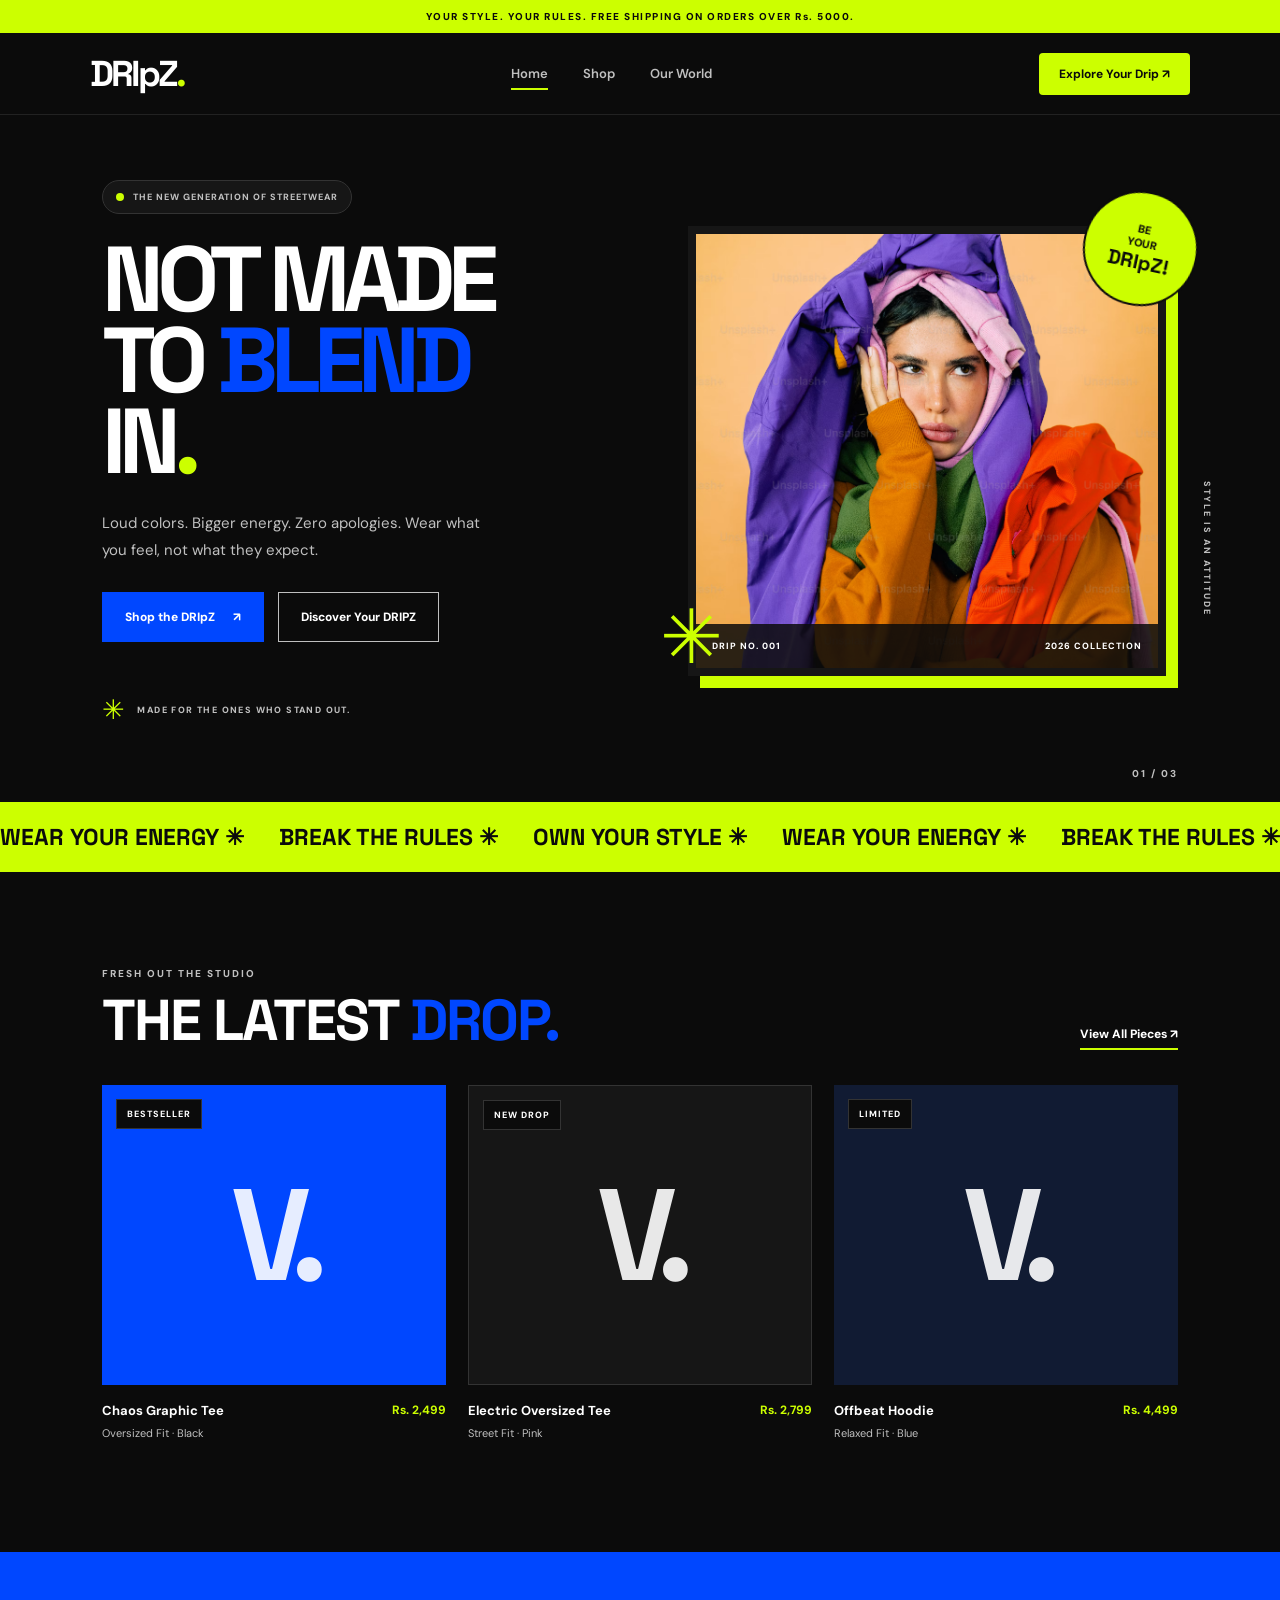
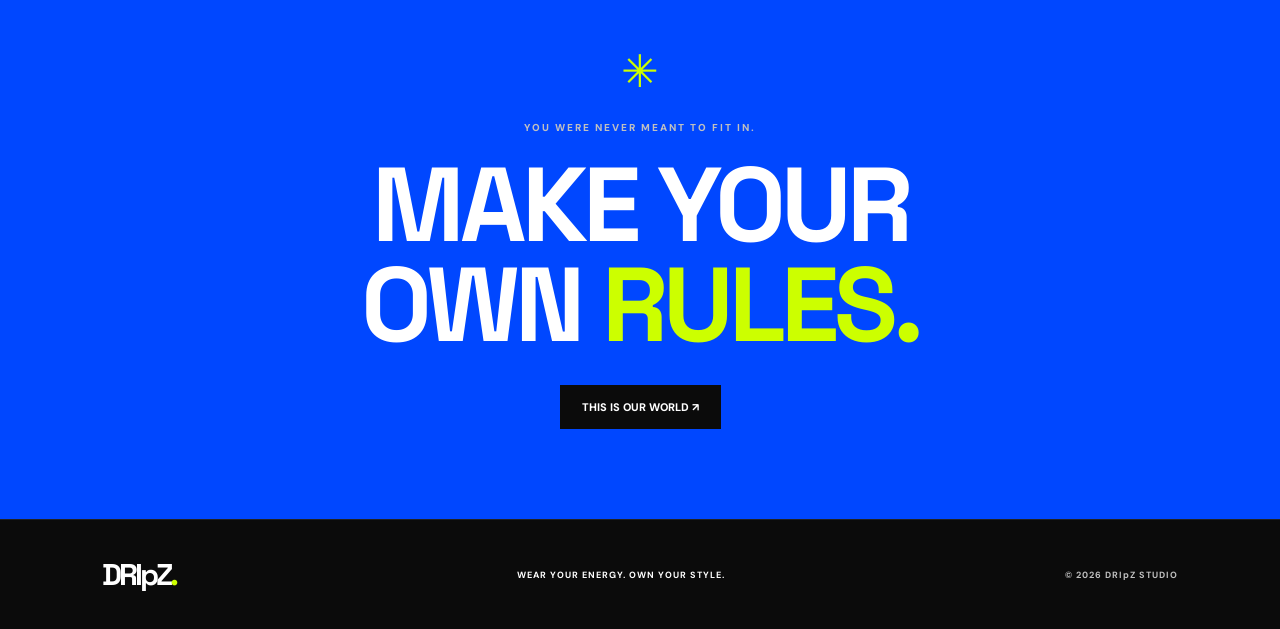
==== index.html @ aaec23ee "Initial website project" ====
<!DOCTYPE html>
<html lang="en">
<head>
    <meta charset="UTF-8">
    <meta name="viewport" content="width=device-width, initial-scale=1.0">
    <title>VYBE | Wear Your Energy</title>
    <link rel="preconnect" href="https://fonts.googleapis.com">
    <link rel="preconnect" href="https://fonts.gstatic.com" crossorigin>
    <link href="https://fonts.googleapis.com/css2?family=DM+Sans:wght@400;500;600;700;800&family=Space+Grotesk:wght@400;500;600;700&display=swap" rel="stylesheet">
    <link rel="stylesheet" href="style.css">
</head>
<body>

    <div class="announcement">
        <p>YOUR STYLE. YOUR RULES. FREE SHIPPING ON ORDERS OVER Rs. 5000.</p>
    </div>

    <header class="navbar">
        <a href="index.html" class="logo">DRIpZ<span>.</span></a>

        <nav>
            <a href="index.html" class="active">Home</a>
            <a href="collection.html">Shop</a>
            <a href="about.html">Our World</a>
        </nav>

        <a href="collection.html" class="nav-button">Explore Your Drip ↗</a>
    </header>

    <main>

        <section class="hero">

            <div class="hero-content">
                <div class="tag">
                    <span class="tag-dot"></span>
                    THE NEW GENERATION OF STREETWEAR
                </div>

                <h1>
                    NOT MADE<br>
                    TO <span class="blend">BLEND</span><br>
                    IN<span class="pink-dot">.</span>
                </h1>

                <p class="hero-description">
                    Loud colors. Bigger energy. Zero apologies.
                    Wear what you feel, not what they expect.
                </p>

                <div class="hero-buttons">
                    <a href="collection.html" class="button-primary">
                        Shop the DRIpZ <span>↗</span>
                    </a>
                    <a href="about.html" class="button-secondary">
                        Discover Your DRIPZ
                    </a>
                </div>

                <div class="hero-note">
                    <span class="note-star">✳</span>
                    <p>MADE FOR THE ONES WHO STAND OUT.</p>
                </div>
            </div>

            <div class="hero-visual">
                <div class="image-frame">
                    <img src="images/hero.jpg" alt="DRIpZ colorful streetwear fashion campaign">

                    <div class="image-label">
                        <span>DRIP NO. 001</span>
                        <span>2026 COLLECTION</span>
                    </div>
                </div>

                <div class="floating-badge">
                    <span>BE</span>
                    <span>YOUR</span>
                    <strong>DRIpZ!</strong>
                </div>

                <div class="decorative-star">✳</div>

                <div class="side-caption">
                    STYLE IS AN ATTITUDE
                </div>
            </div>

            <div class="hero-number">01 / 03</div>

        </section>

        <div class="marquee">
            <div class="marquee-track">
                <span>WEAR YOUR ENERGY ✳</span>
                <span>BREAK THE RULES ✳</span>
                <span>OWN YOUR STYLE ✳</span>
                <span>WEAR YOUR ENERGY ✳</span>
                <span>BREAK THE RULES ✳</span>
                <span>OWN YOUR STYLE ✳</span>
            </div>
        </div>

        <section class="featured">

            <div class="section-heading">
                <div>
                    <p class="eyebrow">FRESH OUT THE STUDIO</p>
                    <h2>THE LATEST <span>DROP.</span></h2>
                </div>

                <a href="collection.html" class="text-link">
                    View All Pieces ↗
                </a>
            </div>

            <div class="product-grid">

                <article class="product-card">
                    <div class="product-image product-one">
                        <span class="product-tag">BESTSELLER</span>
                        <div class="product-placeholder">V.</div>
                    </div>
                    <div class="product-info">
                        <div>
                            <h3>Chaos Graphic Tee</h3>
                            <p>Oversized Fit · Black</p>
                        </div>
                        <strong>Rs. 2,499</strong>
                    </div>
                </article>

                <article class="product-card">
                    <div class="product-image product-two">
                        <span class="product-tag">NEW DROP</span>
                        <div class="product-placeholder">V.</div>
                    </div>
                    <div class="product-info">
                        <div>
                            <h3>Electric Oversized Tee</h3>
                            <p>Street Fit · Pink</p>
                        </div>
                        <strong>Rs. 2,799</strong>
                    </div>
                </article>

                <article class="product-card">
                    <div class="product-image product-three">
                        <span class="product-tag">LIMITED</span>
                        <div class="product-placeholder">V.</div>
                    </div>
                    <div class="product-info">
                        <div>
                            <h3>Offbeat Hoodie</h3>
                            <p>Relaxed Fit · Blue</p>
                        </div>
                        <strong>Rs. 4,499</strong>
                    </div>
                </article>

            </div>

        </section>

        <section class="manifesto">
            <span class="manifesto-star">✳</span>
            <p>YOU WERE NEVER MEANT TO FIT IN.</p>
            <h2>MAKE YOUR<br>OWN <span>RULES.</span></h2>
            <a href="about.html" class="manifesto-link">THIS IS OUR WORLD ↗</a>
        </section>

    </main>

    <footer class="footer">
        <a href="index.html" class="logo">DRIpZ<span>.</span></a>
        <p>WEAR YOUR ENERGY. OWN YOUR STYLE.</p>
        <p class="copyright">© 2026 DRIpZ STUDIO</p>
    </footer>

</body>
</html>
---- style.css ----
* {
    margin: 0;
    padding: 0;
    box-sizing: border-box;
}

:root {
    --electric-blue: #0047FF;
    --neon-lime: #CCFF00;
    --classic-black: #0B0B0B;
    --silver: #C0C0C0;
    --charcoal: #161616;
    --pure-white: #FFFFFF;
}

html {
    scroll-behavior: smooth;
}

body {
    font-family: 'DM Sans', sans-serif;
    background: var(--classic-black);
    color: var(--pure-white);
}

a {
    text-decoration: none;
    color: inherit;
}

.announcement {
    background: var(--neon-lime);
    color: var(--classic-black);
    padding: 10px 15px;
    text-align: center;
    font-size: 10px;
    font-weight: 800;
    letter-spacing: 1.5px;
}

.navbar {
    min-height: 82px;
    padding: 0 7%;
    display: flex;
    align-items: center;
    justify-content: space-between;
    gap: 25px;
    border-bottom: 1px solid #222222;
}

.logo {
    font-family: 'Space Grotesk', sans-serif;
    font-size: 36px;
    font-weight: 700;
    letter-spacing: -3px;
    color: var(--pure-white);
}

.logo span {
    color: var(--neon-lime);
}

.navbar nav {
    display: flex;
    align-items: center;
    gap: 35px;
}

.navbar nav a {
    font-size: 13px;
    font-weight: 600;
    position: relative;
    padding: 8px 0;
    color: var(--silver);
    transition: color 0.3s ease;
}

.navbar nav a:hover {
    color: var(--pure-white);
}

.navbar nav a::after {
    content: "";
    position: absolute;
    height: 2px;
    width: 0;
    bottom: 0;
    left: 0;
    background: var(--neon-lime);
    transition: width 0.3s ease;
}

.navbar nav a:hover::after,
.navbar nav a.active::after {
    width: 100%;
}

.nav-button {
    background: var(--neon-lime);
    color: var(--classic-black);
    padding: 13px 20px;
    border-radius: 4px;
    font-size: 12px;
    font-weight: 700;
    transition: background 0.3s, color 0.3s, transform 0.3s;
}

.nav-button:hover {
    background: var(--electric-blue);
    color: var(--pure-white);
    transform: translateY(-3px);
}

.hero {
    min-height: 650px;
    padding: 65px 8% 75px;
    display: grid;
    grid-template-columns: 1.05fr 0.95fr;
    align-items: center;
    gap: 45px;
    position: relative;
    overflow: hidden;
}

.hero-content {
    position: relative;
    z-index: 2;
    animation: riseIn 0.8s ease both;
}

.tag {
    display: inline-flex;
    align-items: center;
    gap: 9px;
    background: var(--charcoal);
    padding: 10px 13px;
    border: 1px solid #333333;
    border-radius: 30px;
    font-size: 9px;
    font-weight: 800;
    letter-spacing: 1px;
    margin-bottom: 25px;
    color: var(--silver);
}

.tag-dot {
    height: 8px;
    width: 8px;
    border-radius: 50%;
    background: var(--neon-lime);
    animation: pulse 1.5s infinite;
}

.hero h1 {
    font-family: 'Space Grotesk', sans-serif;
    font-size: clamp(58px, 7.2vw, 104px);
    line-height: 0.88;
    letter-spacing: -7px;
    font-weight: 700;
    color: var(--pure-white);
}

.blend {
    color: var(--electric-blue);
}

.pink-dot {
    color: var(--neon-lime);
}

.hero-description {
    max-width: 390px;
    margin-top: 28px;
    color: var(--silver);
    font-size: 15px;
    line-height: 1.8;
}

.hero-buttons {
    display: flex;
    flex-wrap: wrap;
    align-items: center;
    gap: 14px;
    margin-top: 28px;
}

.button-primary,
.button-secondary {
    display: inline-flex;
    align-items: center;
    justify-content: center;
    gap: 18px;
    padding: 16px 22px;
    font-size: 12px;
    font-weight: 800;
    transition: 0.3s ease;
}

.button-primary {
    background: var(--electric-blue);
    border: 1px solid var(--electric-blue);
    color: var(--pure-white);
}

.button-primary:hover {
    background: var(--neon-lime);
    border-color: var(--neon-lime);
    color: var(--classic-black);
    transform: translateY(-4px);
}

.button-secondary {
    border: 1px solid var(--silver);
    color: var(--pure-white);
    background: transparent;
}

.button-secondary:hover {
    background: var(--pure-white);
    color: var(--classic-black);
    border-color: var(--pure-white);
}

.hero-note {
    display: flex;
    align-items: center;
    gap: 12px;
    margin-top: 50px;
}

.note-star {
    font-size: 27px;
    color: var(--neon-lime);
}

.hero-note p {
    font-size: 9px;
    letter-spacing: 1.4px;
    font-weight: 800;
    color: var(--silver);
}

.hero-visual {
    position: relative;
    padding: 15px 12px 20px 0;
    animation: riseIn 1s 0.2s ease both;
}

.image-frame {
    height: 450px;
    position: relative;
    background: var(--electric-blue);
    overflow: hidden;
    border: 8px solid var(--charcoal);
    box-shadow: 12px 12px 0 var(--neon-lime);
}

.image-frame img {
    display: block;
    width: 100%;
    height: 100%;
    object-fit: cover;
    transition: transform 0.7s ease;
}

.image-frame:hover img {
    transform: scale(1.06);
}

.image-label {
    position: absolute;
    left: 0;
    right: 0;
    bottom: 0;
    padding: 16px;
    display: flex;
    justify-content: space-between;
    gap: 10px;
    color: var(--pure-white);
    background: rgba(11, 11, 11, 0.85);
    font-size: 9px;
    font-weight: 800;
    letter-spacing: 1px;
}

.floating-badge {
    position: absolute;
    z-index: 3;
    top: -20px;
    right: -20px;
    width: 115px;
    height: 115px;
    background: var(--neon-lime);
    border: 2px solid var(--classic-black);
    color: var(--classic-black);
    border-radius: 50%;
    display: flex;
    flex-direction: column;
    align-items: center;
    justify-content: center;
    font-size: 11px;
    font-weight: 800;
    line-height: 1.2;
    transform: rotate(12deg);
    animation: float 3s ease-in-out infinite;
}

.floating-badge strong {
    font-family: 'Space Grotesk', sans-serif;
    font-size: 20px;
}

.decorative-star {
    position: absolute;
    left: -28px;
    bottom: 10px;
    z-index: 3;
    color: var(--neon-lime);
    font-size: 75px;
    animation: spin 12s linear infinite;
}

.side-caption {
    position: absolute;
    right: -35px;
    bottom: 80px;
    writing-mode: vertical-rl;
    font-size: 9px;
    letter-spacing: 2px;
    font-weight: 800;
    color: var(--silver);
}

.hero-number {
    position: absolute;
    bottom: 22px;
    right: 8%;
    font-size: 10px;
    letter-spacing: 2px;
    font-weight: 800;
    color: var(--silver);
}

.marquee {
    overflow: hidden;
    background: var(--neon-lime);
    color: var(--classic-black);
    padding: 20px 0;
    white-space: nowrap;
}

.marquee-track {
    display: flex;
    width: max-content;
    animation: marquee 22s linear infinite;
}

.marquee-track span {
    font-family: 'Space Grotesk', sans-serif;
    font-size: 23px;
    font-weight: 700;
    padding-right: 35px;
}

.featured {
    padding: 95px 8%;
}

.section-heading {
    display: flex;
    justify-content: space-between;
    align-items: end;
    gap: 20px;
    margin-bottom: 35px;
}

.eyebrow {
    color: var(--silver);
    font-size: 10px;
    font-weight: 800;
    letter-spacing: 2px;
    margin-bottom: 12px;
}

.section-heading h2 {
    font-family: 'Space Grotesk', sans-serif;
    font-size: clamp(35px, 4.5vw, 58px);
    line-height: 1;
    letter-spacing: -2px;
    color: var(--pure-white);
}

.section-heading h2 span {
    color: var(--electric-blue);
}

.text-link {
    font-size: 12px;
    font-weight: 800;
    border-bottom: 2px solid var(--neon-lime);
    padding-bottom: 6px;
    color: var(--pure-white);
}

.product-grid {
    display: grid;
    grid-template-columns: repeat(3, minmax(0, 1fr));
    gap: 22px;
}

.product-image {
    height: 300px;
    position: relative;
    display: flex;
    justify-content: center;
    align-items: center;
    overflow: hidden;
}

.product-one {
    background: var(--electric-blue);
}

.product-two {
    background: var(--charcoal);
    border: 1px solid #333333;
}

.product-three {
    background: #111b33;
}

.product-placeholder {
    font-family: 'Space Grotesk', sans-serif;
    font-size: 130px;
    font-weight: 700;
    letter-spacing: -12px;
    transition: transform 0.4s ease;
    color: var(--pure-white);
    opacity: 0.9;
}

.product-card:hover .product-placeholder {
    transform: rotate(-10deg) scale(1.15);
}

.product-tag {
    position: absolute;
    top: 14px;
    left: 14px;
    z-index: 1;
    background: var(--classic-black);
    color: var(--pure-white);
    padding: 8px 10px;
    font-size: 9px;
    font-weight: 800;
    letter-spacing: 1px;
    border: 1px solid #333333;
}

.product-info {
    display: flex;
    justify-content: space-between;
    gap: 12px;
    padding: 17px 0;
}

.product-info h3 {
    font-size: 13px;
    margin-bottom: 7px;
    color: var(--pure-white);
}

.product-info p {
    color: var(--silver);
    font-size: 11px;
}

.product-info strong {
    font-size: 12px;
    white-space: nowrap;
    color: var(--neon-lime);
}

.manifesto {
    background: var(--electric-blue);
    padding: 90px 20px;
    text-align: center;
    position: relative;
    overflow: hidden;
}

.manifesto-star {
    display: inline-block;
    font-size: 45px;
    margin-bottom: 20px;
    animation: spin 12s linear infinite;
    color: var(--neon-lime);
}

.manifesto > p {
    font-size: 10px;
    font-weight: 800;
    letter-spacing: 2px;
    color: var(--silver);
}

.manifesto h2 {
    font-family: 'Space Grotesk', sans-serif;
    font-size: clamp(50px, 9vw, 105px);
    letter-spacing: -5px;
    line-height: 0.95;
    margin: 22px 0 30px;
    color: var(--pure-white);
}

.manifesto h2 span {
    color: var(--neon-lime);
}

.manifesto-link {
    display: inline-block;
    padding: 15px 22px;
    background: var(--classic-black);
    color: var(--pure-white);
    font-size: 11px;
    font-weight: 800;
    transition: 0.3s;
}

.manifesto-link:hover {
    background: var(--neon-lime);
    color: var(--classic-black);
}

.footer {
    padding: 35px 8%;
    display: flex;
    align-items: center;
    justify-content: space-between;
    flex-wrap: wrap;
    gap: 18px;
    border-top: 1px solid #222222;
}

.footer .logo {
    font-size: 30px;
}

.footer > p {
    font-size: 9px;
    font-weight: 700;
    letter-spacing: 1px;
}

.copyright {
    color: var(--silver);
}

@keyframes riseIn {
    from {
        opacity: 0;
        transform: translateY(30px);
    }
    to {
        opacity: 1;
        transform: translateY(0);
    }
}

@keyframes float {
    0%, 100% {
        transform: translateY(0) rotate(12deg);
    }
    50% {
        transform: translateY(-12px) rotate(18deg);
    }
}

@keyframes spin {
    from {
        transform: rotate(0deg);
    }
    to {
        transform: rotate(360deg);
    }
}

@keyframes pulse {
    0%, 100% {
        opacity: 1;
    }
    50% {
        opacity: 0.35;
    }
}

@keyframes marquee {
    from {
        transform: translateX(0);
    }
    to {
        transform: translateX(-50%);
    }
}

@media (max-width: 900px) {
    .navbar {
        padding: 20px 5%;
        flex-wrap: wrap;
    }

    .navbar nav {
        gap: 20px;
    }

    .hero {
        padding: 55px 6% 70px;
        gap: 30px;
    }

    .hero h1 {
        letter-spacing: -4px;
    }

    .image-frame {
        height: 380px;
    }

    .product-image {
        height: 230px;
    }

    .product-placeholder {
        font-size: 100px;
    }

    .side-caption {
        display: none;
    }
}

@media (max-width: 650px) {
    .announcement {
        font-size: 8px;
        letter-spacing: 0.7px;
    }

    .navbar {
        gap: 18px;
    }

    .logo {
        font-size: 31px;
    }

    .navbar nav {
        order: 3;
        width: 100%;
        justify-content: space-between;
        gap: 12px;
    }

    .navbar nav a {
        font-size: 12px;
    }

    .nav-button {
        padding: 11px 12px;
        font-size: 10px;
    }

    .hero {
        grid-template-columns: 1fr;
        padding: 55px 7% 65px;
        gap: 40px;
    }

    .hero h1 {
        font-size: clamp(58px, 15vw, 90px);
        letter-spacing: -4px;
    }

    .hero-description {
        font-size: 14px;
    }

    .hero-note {
        margin-top: 32px;
    }

    .hero-visual {
        margin: 0 12px;
    }

    .image-frame {
        height: 390px;
    }

    .floating-badge {
        width: 95px;
        height: 95px;
        right: -15px;
    }

    .floating-badge strong {
        font-size: 17px;
    }

    .decorative-star {
        font-size: 55px;
        left: -22px;
    }

    .hero-number {
        bottom: 20px;
        right: 7%;
    }

    .marquee-track span {
        font-size: 18px;
    }

    .featured {
        padding: 65px 7%;
    }

    .section-heading {
        align-items: start;
        flex-direction: column;
    }

    .product-grid {
        grid-template-columns: repeat(2, minmax(0, 1fr));
        gap: 20px 13px;
    }

    .product-image {
        height: 210px;
    }

    .product-placeholder {
        font-size: 85px;
    }

    .product-info {
        flex-direction: column;
        gap: 8px;
    }

    .product-info h3 {
        font-size: 12px;
    }

    .manifesto {
        padding: 75px 15px;
    }

    .manifesto h2 {
        letter-spacing: -3px;
    }

    .footer {
        flex-direction: column;
        text-align: center;
        padding: 35px 7%;
    }
}

@media (max-width: 380px) {
    .product-grid {
        grid-template-columns: 1fr;
    }

    .product-image {
        height: 290px;
    }
}

@media (prefers-reduced-motion: reduce) {
    *,
    *::before,
    *::after {
        animation-duration: 0.01ms !important;
        animation-iteration-count: 1 !important;
        scroll-behavior: auto !important;
        transition-duration: 0.01ms !important;
    }
}
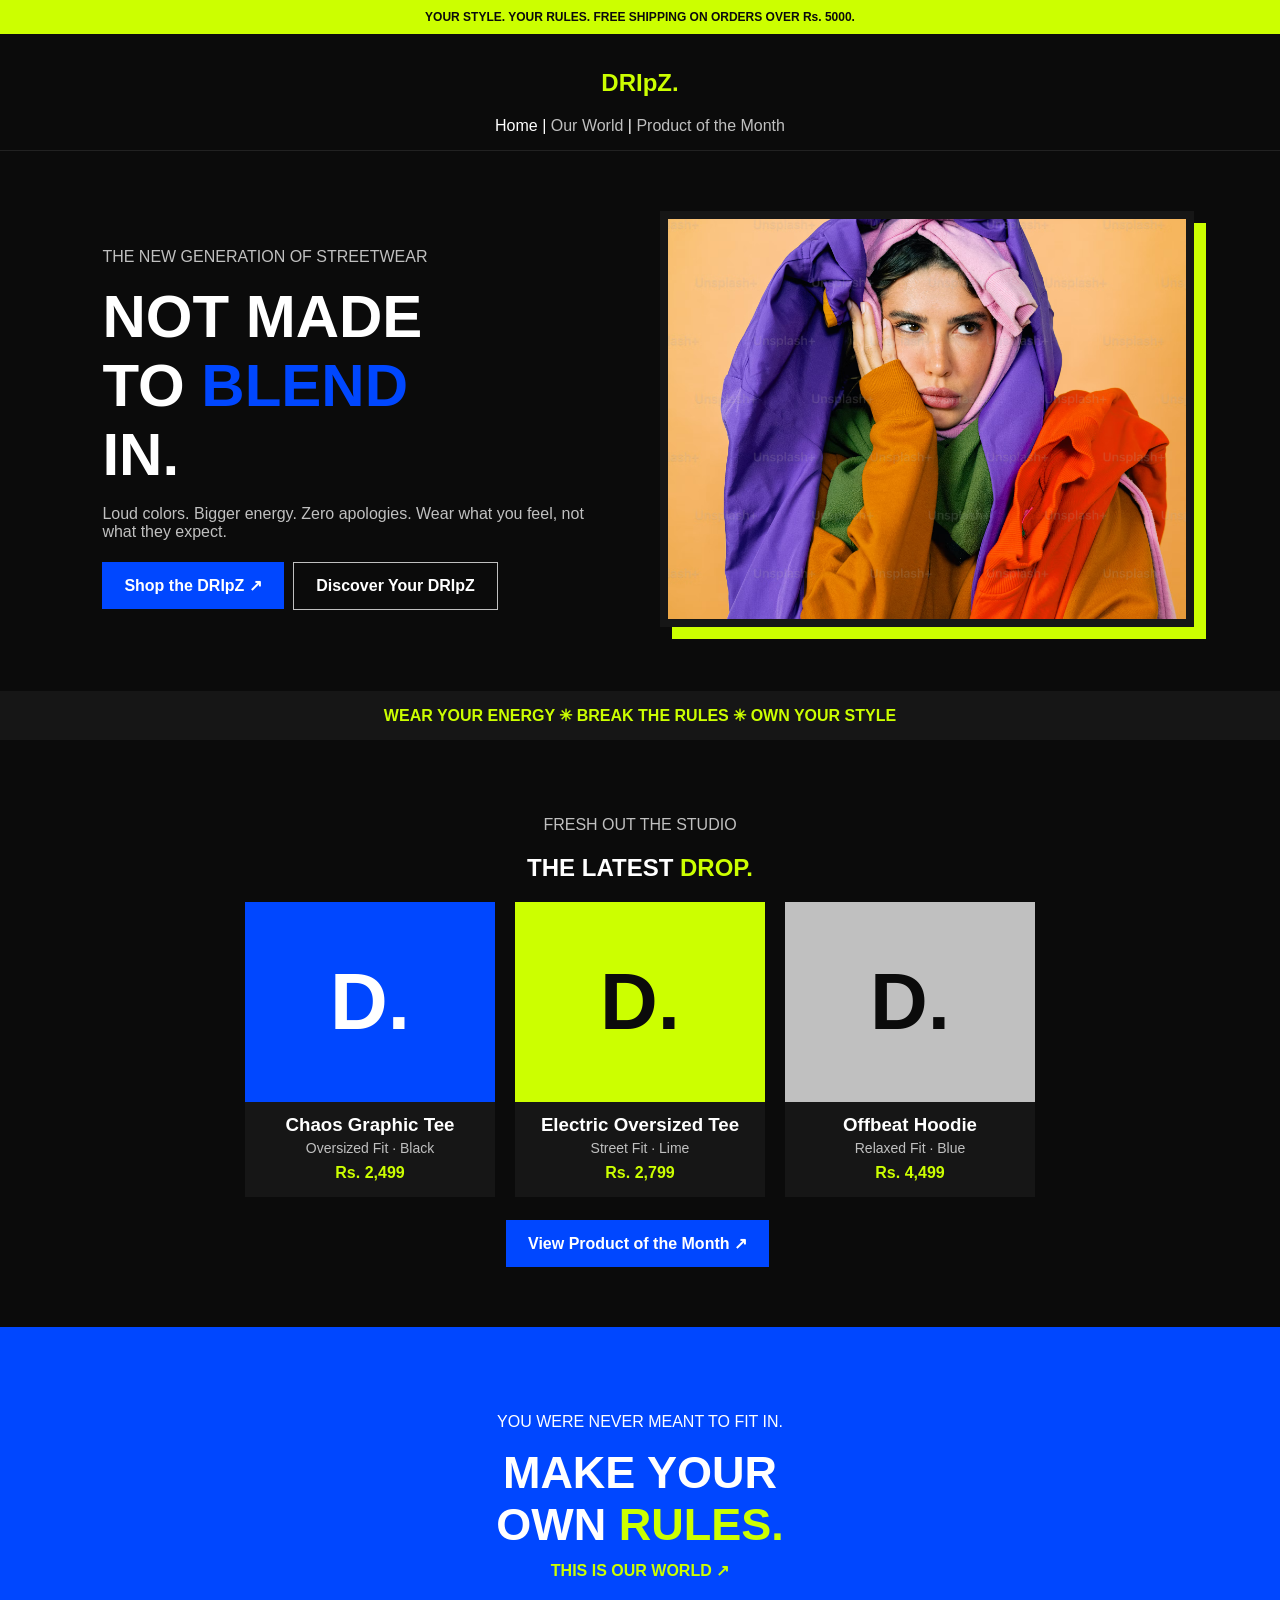
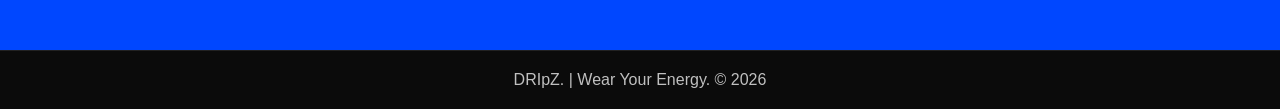
==== commit beb1872f: "Update product pages and site content Co-authored-by: Copilot <223556219+Copilot@users.noreply.githu" ====
--- a/index.html
+++ b/index.html
@@ -1,182 +1,106 @@
-
 <!DOCTYPE html>
-<html lang="en">
+<html>
 <head>
-    <meta charset="UTF-8">
-    <meta name="viewport" content="width=device-width, initial-scale=1.0">
-    <title>VYBE | Wear Your Energy</title>
-    <link rel="preconnect" href="https://fonts.googleapis.com">
-    <link rel="preconnect" href="https://fonts.gstatic.com" crossorigin>
-    <link href="https://fonts.googleapis.com/css2?family=DM+Sans:wght@400;500;600;700;800&family=Space+Grotesk:wght@400;500;600;700&display=swap" rel="stylesheet">
-    <link rel="stylesheet" href="style.css">
+<meta name="viewport" content="width=device-width, initial-scale=1">
+<title>DRIpZ | Wear Your Energy</title>
+<style>
+body{margin:0;font-family:Arial;background:#0B0B0B;color:#FFFFFF}
+a{text-decoration:none}
+.top{background:#CCFF00;color:#0B0B0B;text-align:center;padding:10px;font-size:12px;font-weight:bold}
+nav{background:#0B0B0B;color:#FFFFFF;padding:15px;border-bottom:1px solid #222222;text-align:center}
+nav h2{color:#CCFF00}
+nav a{color:#C0C0C0;text-decoration:none}
+nav a:hover,nav a.active{color:#FFFFFF}
+.hero{display:flex;flex-wrap:wrap;align-items:center;gap:40px;padding:60px 8%}
+.hero div{flex:1;min-width:280px}
+.hero h1{font-size:60px;margin:0}
+.hero h1 span{color:#0047FF}
+.hero p{color:#C0C0C0}
+.hero img{width:100%;height:400px;object-fit:cover;background:#0047FF;border:8px solid #161616;box-shadow:12px 12px 0 #CCFF00}
+.btn,.btn2{display:inline-block;padding:14px 22px;font-weight:bold;margin:5px 5px 0 0}
+.btn{background:#0047FF;color:#FFFFFF}
+.btn:hover{background:#CCFF00;color:#0B0B0B}
+.btn2{border:1px solid #C0C0C0;color:#FFFFFF}
+.btn2:hover{background:#FFFFFF;color:#0B0B0B}
+.strip{background:#161616;color:#CCFF00;text-align:center;padding:15px;font-weight:bold}
+.drop{padding:60px 8%;text-align:center}
+.drop h2 span{color:#CCFF00}
+.cards{display:flex;flex-wrap:wrap;gap:20px;justify-content:center}
+.card{background:#161616;width:250px;padding-bottom:15px}
+.card:hover{transform:translateY(-6px)}
+.pic{height:200px;font-size:80px;line-height:200px;font-weight:bold}
+.card h3{margin:12px 0 4px}
+.card p{color:#C0C0C0;margin:0 0 8px;font-size:14px}
+.card b{color:#CCFF00}
+.manifesto{background:#0047FF;text-align:center;padding:70px 15px}
+.manifesto h2{font-size:45px;margin:10px 0}
+.manifesto h2 span{color:#CCFF00}
+.manifesto a{color:#CCFF00;font-weight:bold}
+footer{text-align:center;padding:20px;color:#C0C0C0;border-top:1px solid #222222}
+</style>
 </head>
 <body>
 
-    <div class="announcement">
-        <p>YOUR STYLE. YOUR RULES. FREE SHIPPING ON ORDERS OVER Rs. 5000.</p>
-    </div>
+<div class="top">YOUR STYLE. YOUR RULES. FREE SHIPPING ON ORDERS OVER Rs. 5000.</div>
 
-    <header class="navbar">
-        <a href="index.html" class="logo">DRIpZ<span>.</span></a>
+<nav>
+<h2>DRIpZ.</h2>
+<a href="index.html" class="active">Home</a> | <a href="about.html">Our World</a> | <a href="Productofthemonth.html">Product of the Month</a>
+</nav>
 
-        <nav>
-            <a href="index.html" class="active">Home</a>
-            <a href="collection.html">Shop</a>
-            <a href="about.html">Our World</a>
-        </nav>
+<div class="hero">
+<div>
+<p>THE NEW GENERATION OF STREETWEAR</p>
+<h1>NOT MADE<br>TO <span>BLEND</span><br>IN.</h1>
+<p>Loud colors. Bigger energy. Zero apologies. Wear what you feel, not what they expect.</p>
+<a href="Productofthemonth.html" class="btn">Shop the DRIpZ ↗</a>
+<a href="about.html" class="btn2">Discover Your DRIpZ</a>
+</div>
+<div>
+<img src="images/hero.jpg" alt="DRIpZ streetwear">
+</div>
+</div>
 
-        <a href="collection.html" class="nav-button">Explore Your Drip ↗</a>
-    </header>
+<div class="strip">WEAR YOUR ENERGY ✳ BREAK THE RULES ✳ OWN YOUR STYLE</div>
 
-    <main>
+<div class="drop">
+<p style="color:#C0C0C0">FRESH OUT THE STUDIO</p>
+<h2>THE LATEST <span>DROP.</span></h2>
+<div class="cards">
 
-        <section class="hero">
+<div class="card">
+<div class="pic" style="background:#0047FF">D.</div>
+<h3>Chaos Graphic Tee</h3>
+<p>Oversized Fit · Black</p>
+<b>Rs. 2,499</b>
+</div>
 
-            <div class="hero-content">
-                <div class="tag">
-                    <span class="tag-dot"></span>
-                    THE NEW GENERATION OF STREETWEAR
-                </div>
+<div class="card">
+<div class="pic" style="background:#CCFF00;color:#0B0B0B">D.</div>
+<h3>Electric Oversized Tee</h3>
+<p>Street Fit · Lime</p>
+<b>Rs. 2,799</b>
+</div>
 
-                <h1>
-                    NOT MADE<br>
-                    TO <span class="blend">BLEND</span><br>
-                    IN<span class="pink-dot">.</span>
-                </h1>
+<div class="card">
+<div class="pic" style="background:#C0C0C0;color:#0B0B0B">D.</div>
+<h3>Offbeat Hoodie</h3>
+<p>Relaxed Fit · Blue</p>
+<b>Rs. 4,499</b>
+</div>
 
-                <p class="hero-description">
-                    Loud colors. Bigger energy. Zero apologies.
-                    Wear what you feel, not what they expect.
-                </p>
+</div>
+<br>
+<a href="Productofthemonth.html" class="btn">View Product of the Month ↗</a>
+</div>
 
-                <div class="hero-buttons">
-                    <a href="collection.html" class="button-primary">
-                        Shop the DRIpZ <span>↗</span>
-                    </a>
-                    <a href="about.html" class="button-secondary">
-                        Discover Your DRIPZ
-                    </a>
-                </div>
+<div class="manifesto">
+<p>YOU WERE NEVER MEANT TO FIT IN.</p>
+<h2>MAKE YOUR<br>OWN <span>RULES.</span></h2>
+<a href="about.html">THIS IS OUR WORLD ↗</a>
+</div>
 
-                <div class="hero-note">
-                    <span class="note-star">✳</span>
-                    <p>MADE FOR THE ONES WHO STAND OUT.</p>
-                </div>
-            </div>
-
-            <div class="hero-visual">
-                <div class="image-frame">
-                    <img src="images/hero.jpg" alt="DRIpZ colorful streetwear fashion campaign">
-
-                    <div class="image-label">
-                        <span>DRIP NO. 001</span>
-                        <span>2026 COLLECTION</span>
-                    </div>
-                </div>
-
-                <div class="floating-badge">
-                    <span>BE</span>
-                    <span>YOUR</span>
-                    <strong>DRIpZ!</strong>
-                </div>
-
-                <div class="decorative-star">✳</div>
-
-                <div class="side-caption">
-                    STYLE IS AN ATTITUDE
-                </div>
-            </div>
-
-            <div class="hero-number">01 / 03</div>
-
-        </section>
-
-        <div class="marquee">
-            <div class="marquee-track">
-                <span>WEAR YOUR ENERGY ✳</span>
-                <span>BREAK THE RULES ✳</span>
-                <span>OWN YOUR STYLE ✳</span>
-                <span>WEAR YOUR ENERGY ✳</span>
-                <span>BREAK THE RULES ✳</span>
-                <span>OWN YOUR STYLE ✳</span>
-            </div>
-        </div>
-
-        <section class="featured">
-
-            <div class="section-heading">
-                <div>
-                    <p class="eyebrow">FRESH OUT THE STUDIO</p>
-                    <h2>THE LATEST <span>DROP.</span></h2>
-                </div>
-
-                <a href="collection.html" class="text-link">
-                    View All Pieces ↗
-                </a>
-            </div>
-
-            <div class="product-grid">
-
-                <article class="product-card">
-                    <div class="product-image product-one">
-                        <span class="product-tag">BESTSELLER</span>
-                        <div class="product-placeholder">V.</div>
-                    </div>
-                    <div class="product-info">
-                        <div>
-                            <h3>Chaos Graphic Tee</h3>
-                            <p>Oversized Fit · Black</p>
-                        </div>
-                        <strong>Rs. 2,499</strong>
-                    </div>
-                </article>
-
-                <article class="product-card">
-                    <div class="product-image product-two">
-                        <span class="product-tag">NEW DROP</span>
-                        <div class="product-placeholder">V.</div>
-                    </div>
-                    <div class="product-info">
-                        <div>
-                            <h3>Electric Oversized Tee</h3>
-                            <p>Street Fit · Pink</p>
-                        </div>
-                        <strong>Rs. 2,799</strong>
-                    </div>
-                </article>
-
-                <article class="product-card">
-                    <div class="product-image product-three">
-                        <span class="product-tag">LIMITED</span>
-                        <div class="product-placeholder">V.</div>
-                    </div>
-                    <div class="product-info">
-                        <div>
-                            <h3>Offbeat Hoodie</h3>
-                            <p>Relaxed Fit · Blue</p>
-                        </div>
-                        <strong>Rs. 4,499</strong>
-                    </div>
-                </article>
-
-            </div>
-
-        </section>
-
-        <section class="manifesto">
-            <span class="manifesto-star">✳</span>
-            <p>YOU WERE NEVER MEANT TO FIT IN.</p>
-            <h2>MAKE YOUR<br>OWN <span>RULES.</span></h2>
-            <a href="about.html" class="manifesto-link">THIS IS OUR WORLD ↗</a>
-        </section>
-
-    </main>
-
-    <footer class="footer">
-        <a href="index.html" class="logo">DRIpZ<span>.</span></a>
-        <p>WEAR YOUR ENERGY. OWN YOUR STYLE.</p>
-        <p class="copyright">© 2026 DRIpZ STUDIO</p>
-    </footer>
+<footer>DRIpZ. | Wear Your Energy. © 2026</footer>
 
 </body>
 </html>
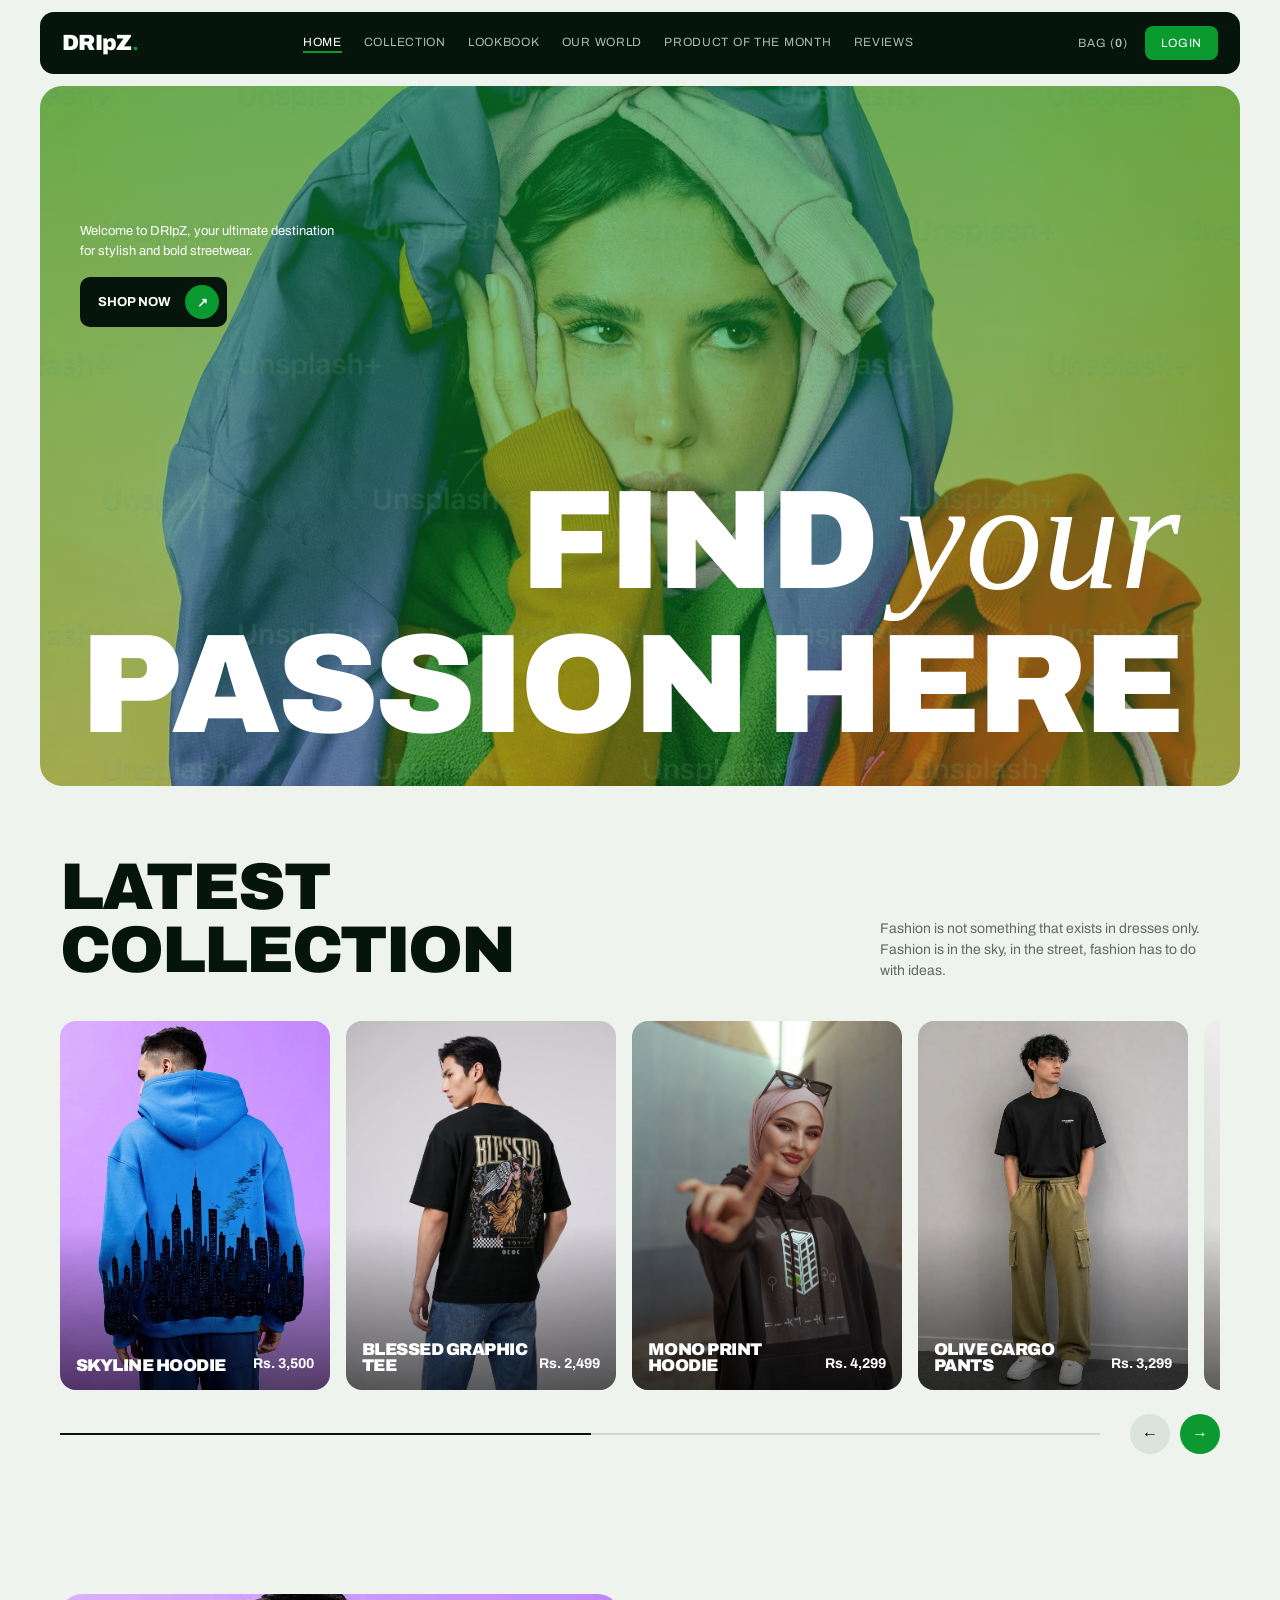
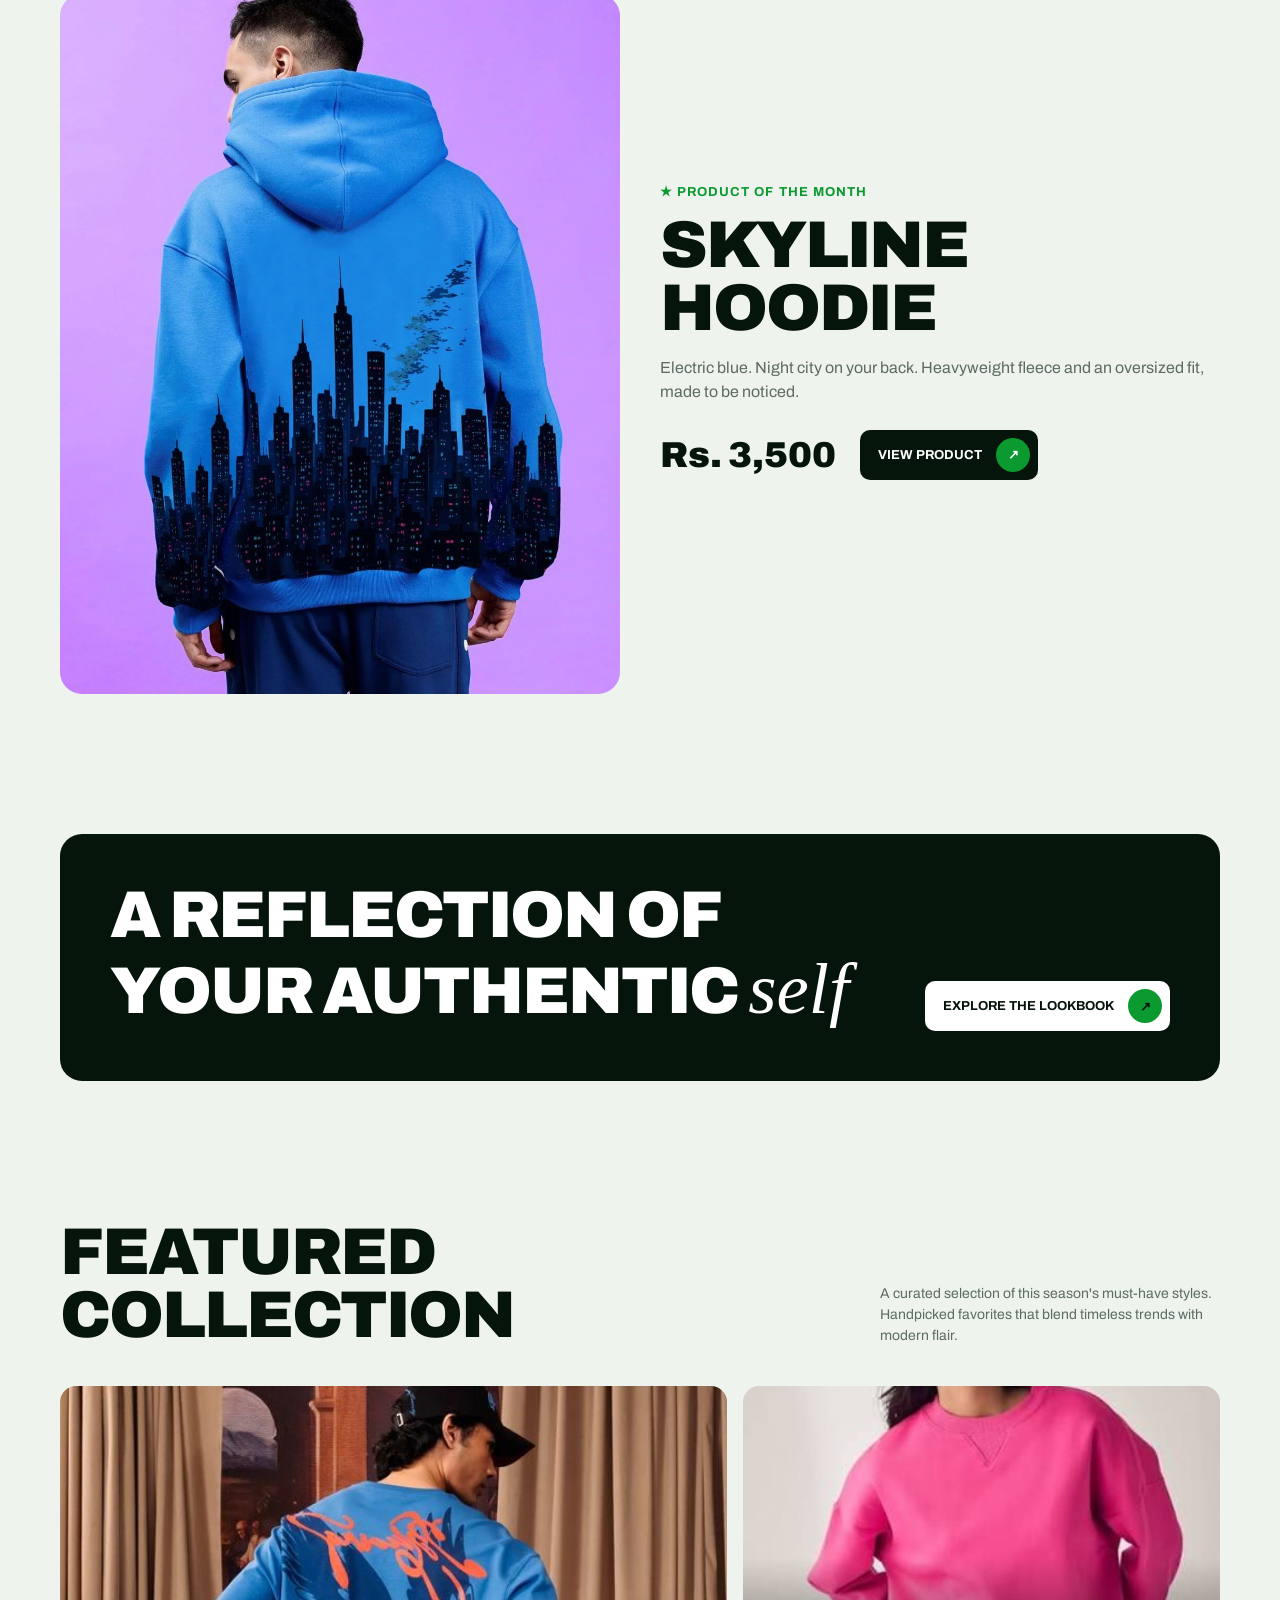
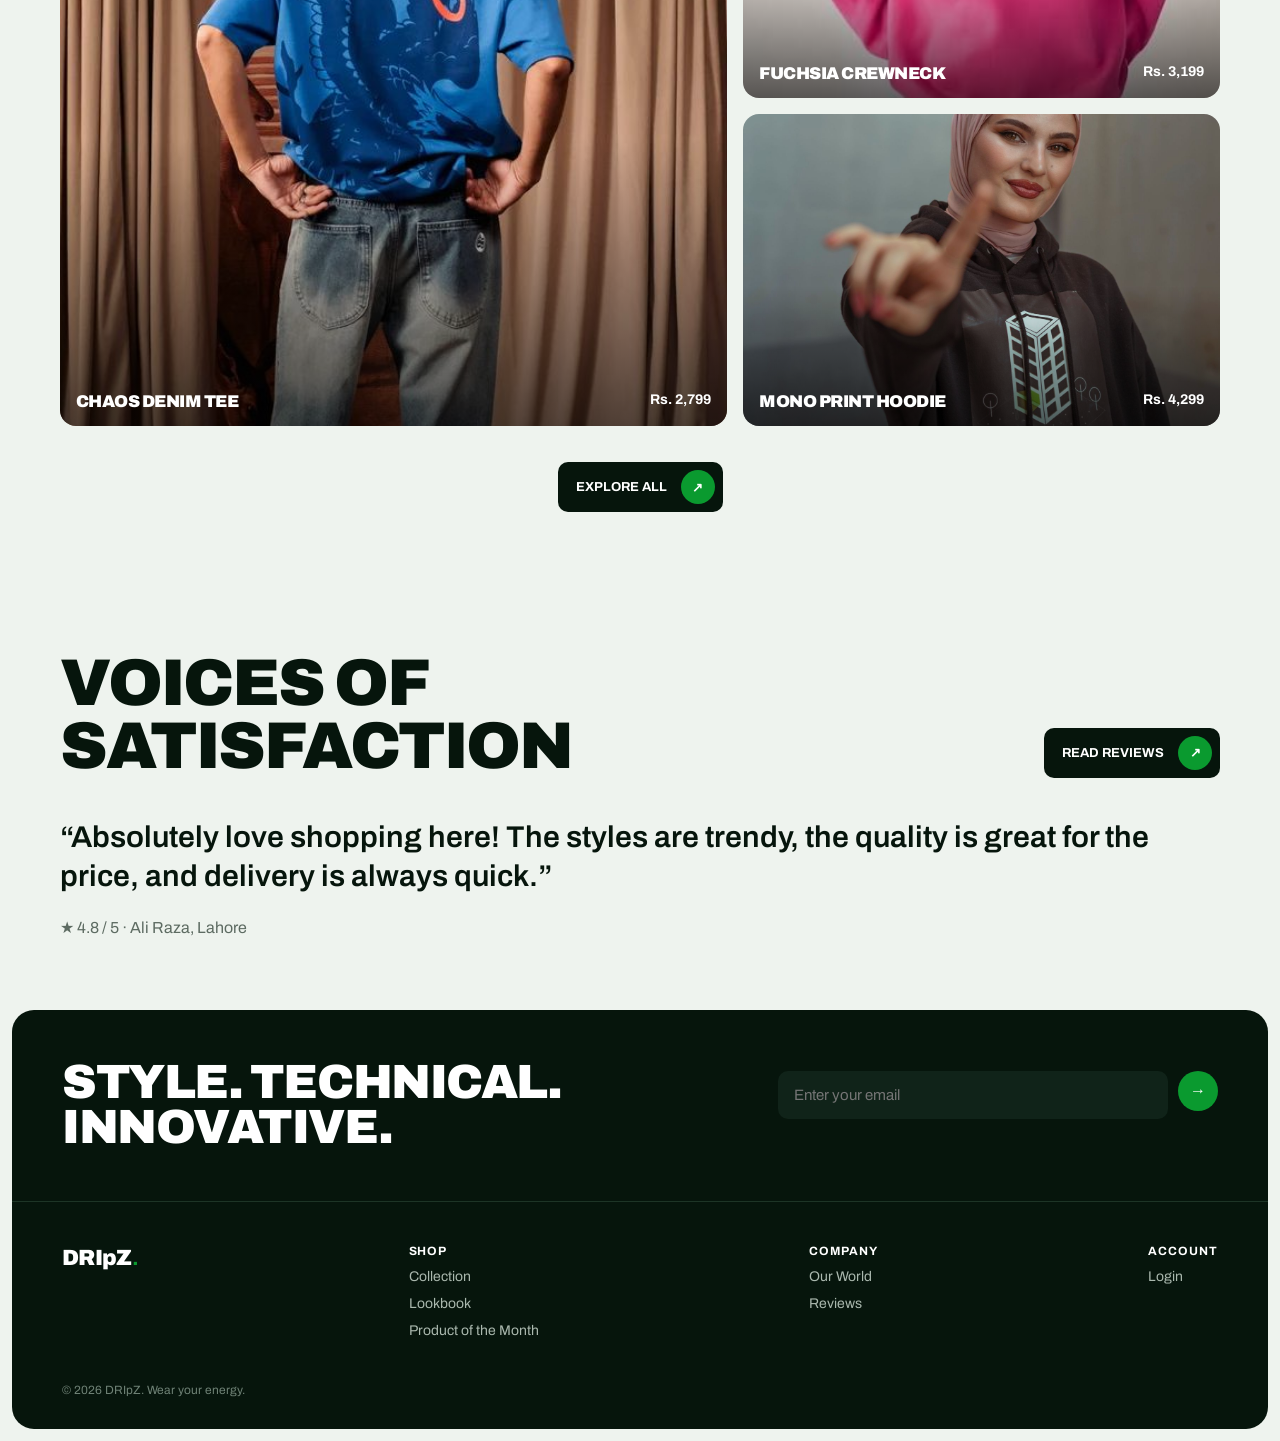
==== commit d366fda4: "Import DRIpZ storefront Co-authored-by: Copilot <223556219+Copilot@users.noreply.github.com>" ====
--- a/index.html
+++ b/index.html
@@ -1,106 +1,53 @@
 <!DOCTYPE html>
-<html>
+<html lang="en">
 <head>
-<meta name="viewport" content="width=device-width, initial-scale=1">
+<meta charset="utf-8">
+<meta name="viewport" content="width=device-width,initial-scale=1">
 <title>DRIpZ | Wear Your Energy</title>
-<style>
-body{margin:0;font-family:Arial;background:#0B0B0B;color:#FFFFFF}
-a{text-decoration:none}
-.top{background:#CCFF00;color:#0B0B0B;text-align:center;padding:10px;font-size:12px;font-weight:bold}
-nav{background:#0B0B0B;color:#FFFFFF;padding:15px;border-bottom:1px solid #222222;text-align:center}
-nav h2{color:#CCFF00}
-nav a{color:#C0C0C0;text-decoration:none}
-nav a:hover,nav a.active{color:#FFFFFF}
-.hero{display:flex;flex-wrap:wrap;align-items:center;gap:40px;padding:60px 8%}
-.hero div{flex:1;min-width:280px}
-.hero h1{font-size:60px;margin:0}
-.hero h1 span{color:#0047FF}
-.hero p{color:#C0C0C0}
-.hero img{width:100%;height:400px;object-fit:cover;background:#0047FF;border:8px solid #161616;box-shadow:12px 12px 0 #CCFF00}
-.btn,.btn2{display:inline-block;padding:14px 22px;font-weight:bold;margin:5px 5px 0 0}
-.btn{background:#0047FF;color:#FFFFFF}
-.btn:hover{background:#CCFF00;color:#0B0B0B}
-.btn2{border:1px solid #C0C0C0;color:#FFFFFF}
-.btn2:hover{background:#FFFFFF;color:#0B0B0B}
-.strip{background:#161616;color:#CCFF00;text-align:center;padding:15px;font-weight:bold}
-.drop{padding:60px 8%;text-align:center}
-.drop h2 span{color:#CCFF00}
-.cards{display:flex;flex-wrap:wrap;gap:20px;justify-content:center}
-.card{background:#161616;width:250px;padding-bottom:15px}
-.card:hover{transform:translateY(-6px)}
-.pic{height:200px;font-size:80px;line-height:200px;font-weight:bold}
-.card h3{margin:12px 0 4px}
-.card p{color:#C0C0C0;margin:0 0 8px;font-size:14px}
-.card b{color:#CCFF00}
-.manifesto{background:#0047FF;text-align:center;padding:70px 15px}
-.manifesto h2{font-size:45px;margin:10px 0}
-.manifesto h2 span{color:#CCFF00}
-.manifesto a{color:#CCFF00;font-weight:bold}
-footer{text-align:center;padding:20px;color:#C0C0C0;border-top:1px solid #222222}
-</style>
+<link rel="stylesheet" href="https://fonts.googleapis.com/css2?family=Archivo:wght@400;600;900&display=swap">
+<link rel="stylesheet" href="common.css">
+<link rel="stylesheet" href="index.css">
 </head>
 <body>
+<section class="hero">
+<div><p>Welcome to DRIpZ, your ultimate destination for stylish and bold streetwear.</p><a class="btn" href="collection.html">Shop now<i>↗</i></a></div>
+<h1>Find <em>your</em><br>passion here</h1>
+</section>
 
-<div class="top">YOUR STYLE. YOUR RULES. FREE SHIPPING ON ORDERS OVER Rs. 5000.</div>
+<section class="w">
+<div class="hd"><h2>Latest<br>Collection</h2><p>Fashion is not something that exists in dresses only. Fashion is in the sky, in the street, fashion has to do with ideas.</p></div>
+<div class="rail" data-cards="latest"></div>
+<div class="ctl"><span class="bar"><b></b></span><button class="rb" id="pv" aria-label="Previous">←</button><button class="rb on" id="nx" aria-label="Next">→</button></div>
+</section>
 
-<nav>
-<h2>DRIpZ.</h2>
-<a href="index.html" class="active">Home</a> | <a href="about.html">Our World</a> | <a href="Productofthemonth.html">Product of the Month</a>
-</nav>
+<section class="w two">
+<a class="ph" href="Productofthemonth.html"><img src="images/product.jpg" alt="Skyline Hoodie" loading="lazy"></a>
+<div>
+<p class="tag">★ Product of the month</p>
+<h2>Skyline<br>Hoodie</h2>
+<p class="m" style="margin-top:16px">Electric blue. Night city on your back. Heavyweight fleece and an oversized fit, made to be noticed.</p>
+<div class="buy"><strong>Rs. 3,500</strong><a class="btn" href="Productofthemonth.html">View product<i>↗</i></a></div>
+</div>
+</section>
 
-<div class="hero">
-<div>
-<p>THE NEW GENERATION OF STREETWEAR</p>
-<h1>NOT MADE<br>TO <span>BLEND</span><br>IN.</h1>
-<p>Loud colors. Bigger energy. Zero apologies. Wear what you feel, not what they expect.</p>
-<a href="Productofthemonth.html" class="btn">Shop the DRIpZ ↗</a>
-<a href="about.html" class="btn2">Discover Your DRIpZ</a>
-</div>
-<div>
-<img src="images/hero.jpg" alt="DRIpZ streetwear">
-</div>
-</div>
+<section class="w"><div class="dk">
+<h2>A reflection of<br>your authentic <em>self</em></h2>
+<a class="btn" href="lookbook.html">Explore the lookbook<i>↗</i></a>
+</div></section>
 
-<div class="strip">WEAR YOUR ENERGY ✳ BREAK THE RULES ✳ OWN YOUR STYLE</div>
+<section class="w">
+<div class="hd"><h2>Featured<br>Collection</h2><p>A curated selection of this season's must-have styles. Handpicked favorites that blend timeless trends with modern flair.</p></div>
+<div class="bento" data-cards="feat"></div>
+<p style="text-align:center;margin-top:36px"><a class="btn" href="collection.html">Explore all<i>↗</i></a></p>
+</section>
 
-<div class="drop">
-<p style="color:#C0C0C0">FRESH OUT THE STUDIO</p>
-<h2>THE LATEST <span>DROP.</span></h2>
-<div class="cards">
+<section class="w">
+<div class="hd"><h2>Voices of<br>satisfaction</h2><a class="btn" href="reviews.html">Read reviews<i>↗</i></a></div>
+<p class="q">“Absolutely love shopping here! The styles are trendy, the quality is great for the price, and delivery is always quick.”</p>
+<p class="m">★ 4.8 / 5 · Ali Raza, Lahore</p>
+</section>
 
-<div class="card">
-<div class="pic" style="background:#0047FF">D.</div>
-<h3>Chaos Graphic Tee</h3>
-<p>Oversized Fit · Black</p>
-<b>Rs. 2,499</b>
-</div>
-
-<div class="card">
-<div class="pic" style="background:#CCFF00;color:#0B0B0B">D.</div>
-<h3>Electric Oversized Tee</h3>
-<p>Street Fit · Lime</p>
-<b>Rs. 2,799</b>
-</div>
-
-<div class="card">
-<div class="pic" style="background:#C0C0C0;color:#0B0B0B">D.</div>
-<h3>Offbeat Hoodie</h3>
-<p>Relaxed Fit · Blue</p>
-<b>Rs. 4,499</b>
-</div>
-
-</div>
-<br>
-<a href="Productofthemonth.html" class="btn">View Product of the Month ↗</a>
-</div>
-
-<div class="manifesto">
-<p>YOU WERE NEVER MEANT TO FIT IN.</p>
-<h2>MAKE YOUR<br>OWN <span>RULES.</span></h2>
-<a href="about.html">THIS IS OUR WORLD ↗</a>
-</div>
-
-<footer>DRIpZ. | Wear Your Energy. © 2026</footer>
-
+<script src="common.js" defer></script>
+<script src="index.js" defer></script>
 </body>
 </html>
--- a/common.css
+++ b/common.css
@@ -0,0 +1,73 @@
+:root{--g:#0a9a2f;--d:#06150c;--b:#eef3ee;--y:#f5c400;--m:#5d6b62;--r:22px}
+*{box-sizing:border-box;margin:0;padding:0}
+body{font:16px/1.5 Archivo,'Arial Black',Arial,sans-serif;background:var(--b);color:var(--d)}
+a{color:inherit;text-decoration:none}
+img{display:block;width:100%;height:100%;object-fit:cover}
+h1,h2,h3{font-weight:900;text-transform:uppercase;line-height:.95;letter-spacing:-.03em}
+h1{font-size:clamp(46px,9vw,120px)}
+h2{font-size:clamp(32px,5.5vw,66px)}
+h3{font-size:17px}
+em{font:italic 400 1.1em Georgia,serif;text-transform:none;letter-spacing:0}
+.w{max-width:1200px;margin:0 auto;padding:70px 20px}
+.m{color:var(--m)}
+.tag{color:var(--g);font-weight:700;text-transform:uppercase;font-size:13px;letter-spacing:.08em;margin-bottom:12px}
+.ok{color:var(--g);font-weight:600}
+.er{color:#e5322d;font-weight:600}
+header{position:sticky;top:12px;z-index:9;display:flex;align-items:center;justify-content:space-between;gap:20px;max-width:1200px;width:calc(100% - 24px);margin:12px auto 0;padding:14px 22px;background:var(--d);color:#fff;border-radius:14px}
+.logo{font-weight:900;font-size:22px;letter-spacing:-.03em}
+.logo b{color:var(--g)}
+nav{display:flex;gap:22px}
+nav a,.acts>*{font-size:12px;text-transform:uppercase;letter-spacing:.06em;color:#aab8ae}
+nav a:hover,nav a.on,.acts a:hover{color:#fff}
+nav a.on{border-bottom:2px solid var(--g)}
+.acts{display:flex;gap:18px;align-items:center}
+.acts .pill{background:var(--g);color:#fff;padding:8px 16px;border-radius:8px}
+#mn{display:none;background:0;border:0;color:#fff;font-size:24px;cursor:pointer}
+.btn{display:inline-flex;align-items:center;gap:14px;background:var(--d);color:#fff;border:0;border-radius:10px;padding:8px 8px 8px 18px;font:700 13px Archivo,Arial;text-transform:uppercase;cursor:pointer}
+.btn i{display:grid;place-items:center;width:34px;height:34px;border-radius:50%;background:var(--g);font-style:normal;transition:.3s}
+.btn:hover i{transform:rotate(45deg)}
+.rb{width:40px;height:40px;border-radius:50%;border:0;background:#dbe4dc;font-size:16px;cursor:pointer}
+.rb.on,.rb:hover{background:var(--g);color:#fff}
+.chip{padding:9px 18px;border-radius:30px;border:1.5px solid #c3cfc6;background:0;font:600 14px Archivo,Arial;cursor:pointer;margin:0 6px 6px 0}
+.chip.on{background:var(--d);color:#fff;border-color:var(--d)}
+.hd{display:flex;justify-content:space-between;align-items:flex-end;gap:30px;flex-wrap:wrap;margin-bottom:40px}
+.hd p{max-width:340px;color:var(--m);font-size:14px}
+.two{display:grid;grid-template-columns:1fr 1fr;gap:40px;align-items:center}
+.ph{aspect-ratio:4/5;border-radius:var(--r);overflow:hidden;background:var(--g);position:relative}
+.c1{background:var(--y)}
+.c2{background:#1f6bff}
+.c3{background:#ff6a1a}
+.dk{background:var(--d);color:#fff;border-radius:var(--r);padding:50px;display:flex;justify-content:space-between;align-items:flex-end;flex-wrap:wrap;gap:30px}
+.dk .btn{background:#fff;color:var(--d)}
+.q{font-size:clamp(20px,3vw,30px);font-weight:600;line-height:1.3;margin:20px 0}
+.card{position:relative;display:block;flex:0 0 min(270px,72vw);aspect-ratio:3/4.1;border-radius:16px;overflow:hidden;background:var(--g);color:#fff;scroll-snap-align:start}
+.card:after{content:"";position:absolute;inset:0;background:linear-gradient(transparent 55%,rgba(0,0,0,.6))}
+.card img{transition:.4s}
+.card:hover img{transform:scale(1.06)}
+.card h3,.card span{position:absolute;z-index:1;bottom:16px}
+.card h3{left:16px;max-width:62%}
+.card span{right:16px;font-weight:700;font-size:14px}
+.buy{display:flex;align-items:center;gap:24px;margin:24px 0;flex-wrap:wrap}
+.buy strong{font-size:36px;font-weight:900}
+.box{background:#fff;border-radius:var(--r);padding:36px}
+.f label{display:block;margin-top:14px;font-size:12px;font-weight:700;text-transform:uppercase;letter-spacing:.04em}
+.f input,.f select,.f textarea{display:block;width:100%;margin-top:6px;padding:14px 16px;border:1.5px solid #cfd8d1;border-radius:10px;font:16px Archivo,Arial;background:#fff}
+.f input:focus,.f select:focus,.f textarea:focus{outline:0;border-color:var(--g)}
+.bad{border-color:#e5322d!important}
+small{display:block;min-height:16px;margin-top:4px;font-size:12px;color:#e5322d;text-transform:none;letter-spacing:0;font-weight:600}
+.f .btn{margin-top:18px}
+footer{background:var(--d);color:#fff;border-radius:var(--r);margin:0 12px 12px}
+.nl{display:flex;justify-content:space-between;align-items:center;gap:30px;flex-wrap:wrap;padding:50px;border-bottom:1px solid #1d3426}
+.nl h2{font-size:clamp(28px,4vw,48px)}
+.nl form{flex:1 1 320px;max-width:440px}
+.nl span{display:flex;gap:10px}
+.nl input{flex:1;padding:16px;border:0;border-radius:10px;background:#102319;color:#fff;font:15px Archivo,Arial}
+.nl small{color:#ff7b77}
+.fr{display:flex;justify-content:space-between;gap:30px;flex-wrap:wrap;padding:40px 50px}
+.fr div{display:flex;flex-direction:column;gap:6px;font-size:14px;color:#aab8ae}
+.fr h4{color:#fff;font-size:12px;text-transform:uppercase;letter-spacing:.08em}
+.fr a:hover{color:#fff}
+.cp{padding:0 50px 30px;font-size:12px;color:#6f8276}
+.ctl{display:flex;align-items:center;gap:10px;margin-top:24px}
+[hidden]{display:none!important}
+@media(max-width:900px){#mn{display:block}nav{display:none}.mo nav{display:flex;flex-direction:column;position:absolute;top:calc(100% + 8px);left:0;right:0;padding:18px 22px;background:var(--d);border-radius:14px}.two{grid-template-columns:1fr}.dk,.nl,.fr{padding:30px 22px}.cp{padding:0 22px 24px}.w{padding:50px 20px}}
--- a/index.css
+++ b/index.css
@@ -0,0 +1,11 @@
+.hero{display:flex;justify-content:space-between;align-items:flex-end;flex-wrap:wrap;gap:24px;max-width:1200px;width:calc(100% - 24px);min-height:min(88vh,700px);margin:12px auto 0;padding:40px;border-radius:var(--r);color:#fff;background:linear-gradient(rgba(10,154,47,.6),rgba(10,154,47,.35)),url(images/hero.jpg) center 40%/cover var(--g)}
+.hero p{max-width:260px;font-size:13px;margin-bottom:16px}
+.hero h1{font-size:clamp(52px,11vw,150px);text-align:right;line-height:.85}
+.rail{display:flex;gap:16px}
+.rail{overflow-x:auto;scroll-snap-type:x mandatory;scrollbar-width:none}
+.bar{flex:1;height:2px;background:#cfd8d1;margin-right:20px}
+.bar b{display:block;height:100%;width:30%;background:var(--d);transition:.2s}
+.bento{display:grid;grid-template-columns:1.4fr 1fr;grid-template-rows:1fr 1fr;gap:16px;height:640px}
+.bento .card{aspect-ratio:auto;flex:none}
+.bento .card:first-child{grid-row:span 2}
+@media(max-width:900px){.bento{grid-template-columns:1fr;grid-template-rows:none;height:auto}.bento .card{aspect-ratio:3/3.5}.bento .card:first-child{grid-row:auto}.hero{padding:24px}.hero h1{text-align:left}}
